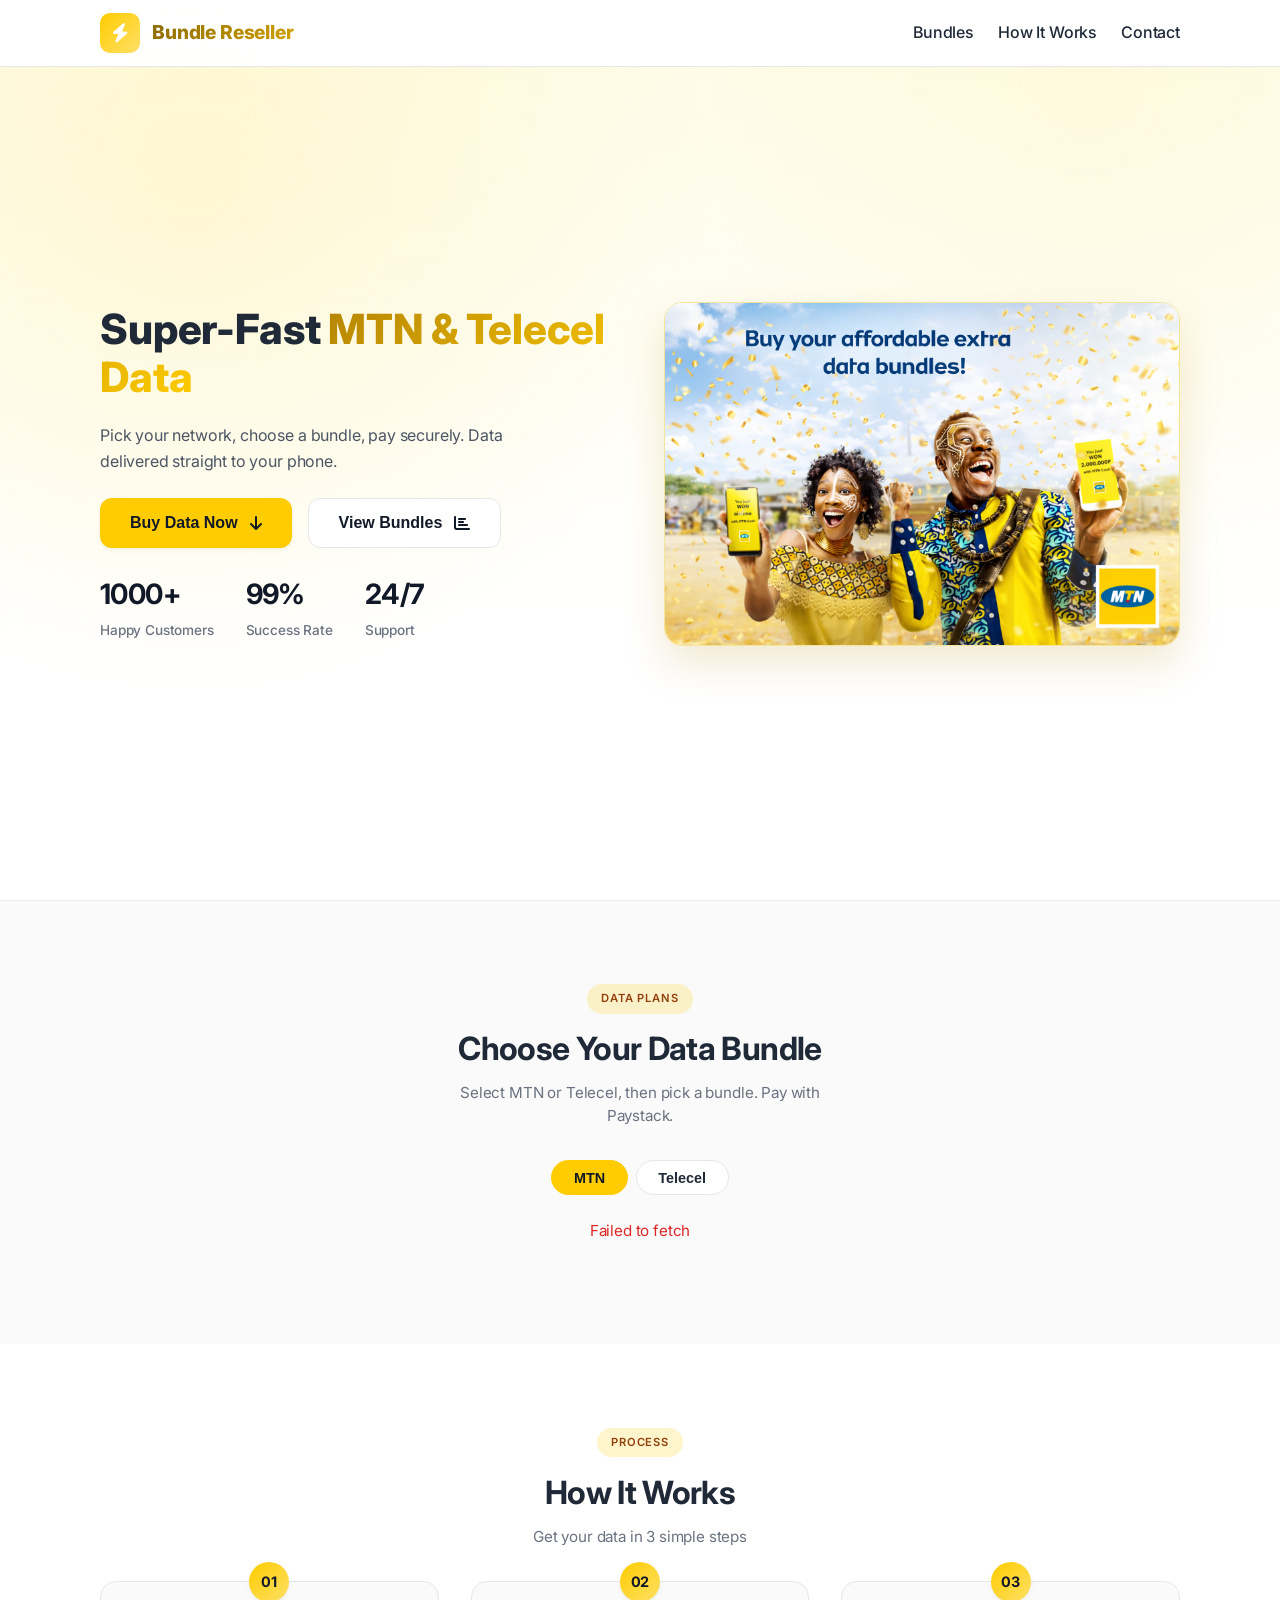
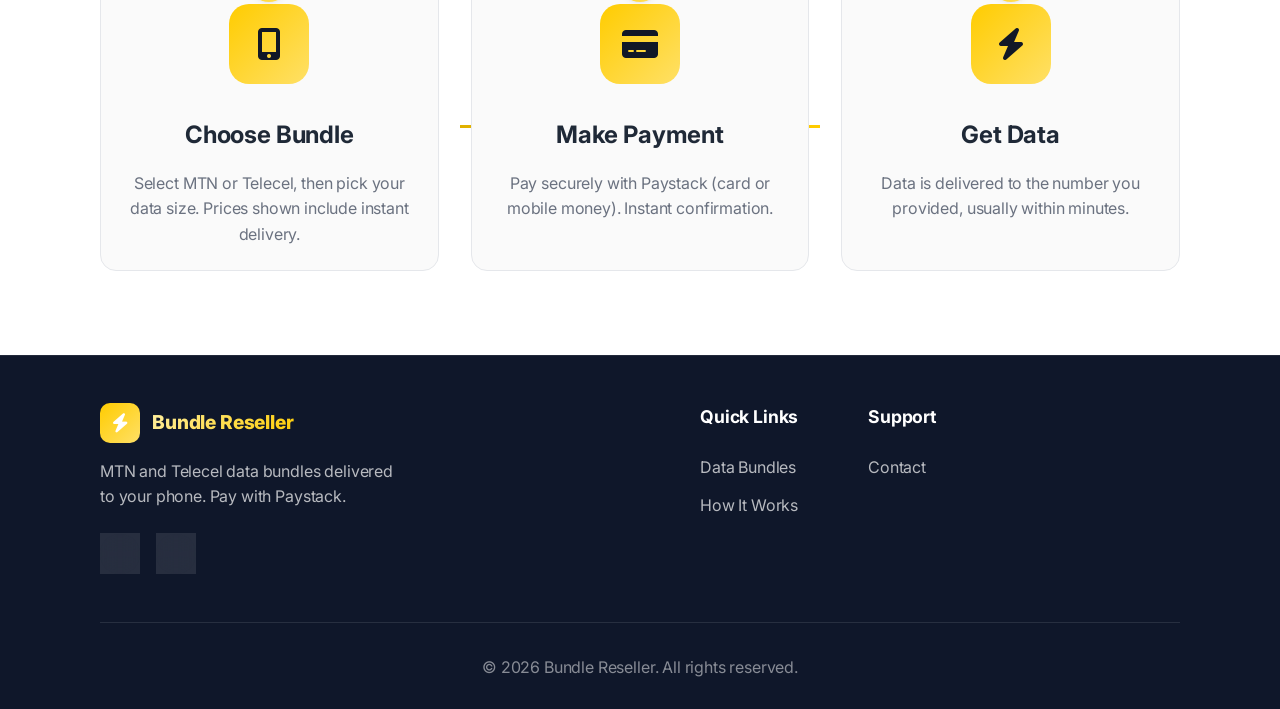
==== docs/index.html @ b900897d "Build docs for GitHub Pages" ====
<!DOCTYPE html>
<html lang="en">
<head>
    <meta charset="UTF-8">
    <meta name="viewport" content="width=device-width, initial-scale=1.0, viewport-fit=cover">
    <meta name="theme-color" content="#0d9488">
    <meta name="apple-mobile-web-app-capable" content="yes">
    <meta name="apple-mobile-web-app-status-bar-style" content="default">
    <title>Bundle Reseller – MTN & Telecel Data</title>
    <link rel="stylesheet" href="style/style.css">
    <link href="https://cdnjs.cloudflare.com/ajax/libs/font-awesome/6.0.0/css/all.min.css" rel="stylesheet">
    <link href="https://fonts.googleapis.com/css2?family=Inter:wght@300;400;500;600;700;800;900&display=swap" rel="stylesheet">
</head>
<body>
    <!-- Step 1–2: Loading screen + hero image path -->
    <div id="loadingScreen" class="loading-screen">
        <div class="loading-container">
            <div class="loading-logo">
                <div class="logo-pulse"><i class="fas fa-bolt"></i></div>
            </div>
            <div class="loading-progress">
                <div class="progress-bar"><div class="progress-fill"></div></div>
            </div>
            <div class="loading-text">
                <h3>Bundle Reseller</h3>
                <p>Preparing your data experience...</p>
            </div>
        </div>
    </div>

    <!-- Step 3: Header -->
    <header class="header">
        <div class="container">
            <nav class="nav">
                <div class="logo">
                    <div class="logo-icon"><i class="fas fa-bolt"></i></div>
                    <h2>Bundle Reseller</h2>
                </div>
                <div class="nav-links">
                    <a href="#bundles" class="nav-link">Bundles</a>
                    <a href="#how-it-works" class="nav-link">How It Works</a>
                    <a href="#contact" class="nav-link">Contact</a>
                </div>
                <button type="button" class="mobile-menu" aria-label="Menu"><i class="fas fa-bars"></i></button>
            </nav>
        </div>
    </header>

    <!-- Step 4: Hero section (hero image: frontend/images/hero.png) -->
    <section class="hero">
        <div class="hero-background"></div>
        <div class="container">
            <div class="hero-content">
                <h1 class="hero-title">
                    Super-Fast
                    <span class="gradient-text">MTN & Telecel Data</span>
                </h1>
                <p class="hero-description">
                    Pick your network, choose a bundle, pay securely. Data delivered straight to your phone.
                </p>
                <div class="hero-actions">
                    <button type="button" class="cta-button primary" id="heroBuyBtn">
                        <span>Buy Data Now</span>
                        <i class="fas fa-arrow-down"></i>
                    </button>
                    <button type="button" class="cta-button secondary" id="heroViewBtn">
                        <span>View Bundles</span>
                        <i class="fas fa-chart-bar"></i>
                    </button>
                </div>
                <div class="hero-stats">
                    <div class="stat">
                        <div class="stat-number">1000+</div>
                        <div class="stat-label">Happy Customers</div>
                    </div>
                    <div class="stat">
                        <div class="stat-number">99%</div>
                        <div class="stat-label">Success Rate</div>
                    </div>
                    <div class="stat">
                        <div class="stat-number">24/7</div>
                        <div class="stat-label">Support</div>
                    </div>
                </div>
            </div>
            <div class="hero-visual">
                <div class="hero-image-wrap">
                    <img src="images/hero.png" alt="Data bundles" class="hero-image">
                </div>
            </div>
        </div>
    </section>

    <!-- Steps 5–6: Bundles section + network tabs + skeleton -->
    <section id="bundles" class="bundles-section">
        <div class="container">
            <div class="section-header">
                <div class="section-badge">Data Plans</div>
                <h2 class="section-title">Choose Your Data Bundle</h2>
                <p class="section-subtitle">Select MTN or Telecel, then pick a bundle. Pay with Paystack.</p>
            </div>
            <div class="network-tabs" role="tablist" aria-label="Network">
                <button type="button" class="network-tab active" data-network="MTN" role="tab" aria-selected="true">MTN</button>
                <button type="button" class="network-tab" data-network="Telecel" role="tab" aria-selected="false">Telecel</button>
            </div>
            <p id="bundleLoading" class="loading-inline" aria-live="polite">Loading bundles…</p>
            <p id="bundleError" class="error-inline" hidden></p>
            <div class="bundles-grid" id="bundlesGrid">
                <div class="bundle-skeleton" aria-hidden="true">
                    <div class="skeleton-image"></div>
                    <div class="skeleton-text"></div>
                    <div class="skeleton-price"></div>
                    <div class="skeleton-button"></div>
                </div>
                <div class="bundle-skeleton" aria-hidden="true">
                    <div class="skeleton-image"></div>
                    <div class="skeleton-text"></div>
                    <div class="skeleton-price"></div>
                    <div class="skeleton-button"></div>
                </div>
                <div class="bundle-skeleton" aria-hidden="true">
                    <div class="skeleton-image"></div>
                    <div class="skeleton-text"></div>
                    <div class="skeleton-price"></div>
                    <div class="skeleton-button"></div>
                </div>
            </div>
        </div>
    </section>

    <!-- Step 7: How It Works -->
    <section id="how-it-works" class="how-it-works">
        <div class="container">
            <div class="section-header">
                <div class="section-badge">Process</div>
                <h2 class="section-title">How It Works</h2>
                <p class="section-subtitle">Get your data in 3 simple steps</p>
            </div>
            <div class="steps">
                <div class="step">
                    <div class="step-number">01</div>
                    <div class="step-icon"><i class="fas fa-mobile-alt"></i></div>
                    <h3>Choose Bundle</h3>
                    <p>Select MTN or Telecel, then pick your data size. Prices shown include instant delivery.</p>
                </div>
                <div class="step-connector"></div>
                <div class="step">
                    <div class="step-number">02</div>
                    <div class="step-icon"><i class="fas fa-credit-card"></i></div>
                    <h3>Make Payment</h3>
                    <p>Pay securely with Paystack (card or mobile money). Instant confirmation.</p>
                </div>
                <div class="step-connector"></div>
                <div class="step">
                    <div class="step-number">03</div>
                    <div class="step-icon"><i class="fas fa-bolt"></i></div>
                    <h3>Get Data</h3>
                    <p>Data is delivered to the number you provided, usually within minutes.</p>
                </div>
            </div>
        </div>
    </section>

    <!-- Step 8: Order modal -->
    <div id="orderModal" class="modal" role="dialog" aria-labelledby="orderModalTitle" aria-modal="true" hidden>
        <div class="modal-backdrop" id="orderModalBackdrop"></div>
        <div class="modal-content">
            <div class="modal-header">
                <h2 id="orderModalTitle">Complete your order</h2>
                <button type="button" class="close" id="orderModalClose" aria-label="Close">&times;</button>
            </div>
            <form id="orderForm" class="modal-form">
                <div class="form-group">
                    <label for="recipientPhone">Phone to receive bundle</label>
                    <input type="tel" id="recipientPhone" required placeholder="e.g. 0241234567" autocomplete="tel">
                    <i class="fas fa-sim-card form-icon"></i>
                </div>
                <div class="form-group">
                    <label for="payerPhone">Phone for payment reference <span class="optional">(optional)</span></label>
                    <input type="tel" id="payerPhone" placeholder="e.g. 0551234567" autocomplete="tel">
                    <i class="fas fa-mobile-alt form-icon"></i>
                    <div class="checkbox-group">
                        <input type="checkbox" id="sameAsRecipient">
                        <label for="sameAsRecipient" class="checkbox-label">Same as above</label>
                    </div>
                </div>
                <div class="form-group">
                    <label for="customerEmail">Email</label>
                    <input type="email" id="customerEmail" required placeholder="you@example.com" autocomplete="email">
                    <i class="fas fa-envelope form-icon"></i>
                </div>
                <div class="bundle-summary">
                    <h4>Order Summary</h4>
                    <div id="bundleSummary" class="summary-content"></div>
                </div>
                <p id="orderFormError" class="error-inline" hidden></p>
                <button type="submit" class="submit-btn" id="orderSubmitBtn">
                    <i class="fas fa-credit-card"></i>
                    <span>Proceed to Pay</span>
                </button>
            </form>
        </div>
    </div>

    <!-- Step 9: Processing modal -->
    <div id="processingModal" class="modal" role="dialog" aria-live="polite" hidden>
        <div class="modal-backdrop"></div>
        <div class="modal-content processing-content">
            <div class="processing-animation"><div class="spinner"></div></div>
            <h3>Processing Payment...</h3>
            <p>Please wait while we initialize your payment</p>
        </div>
    </div>

    <!-- Step 10: Success / order status modal -->
    <div id="statusModal" class="modal" role="dialog" aria-labelledby="statusModalTitle" aria-modal="true" hidden>
        <div class="modal-backdrop" id="statusModalBackdrop"></div>
        <div class="modal-content success-content">
            <div class="success-animation">
                <div class="success-circle"><i class="fas fa-check"></i></div>
                <div class="success-rings">
                    <div class="ring ring-1"></div>
                    <div class="ring ring-2"></div>
                    <div class="ring ring-3"></div>
                </div>
            </div>
            <h2 id="statusModalTitle">Order Status</h2>
            <div id="statusContent" class="order-receipt"></div>
            <button type="button" id="statusModalClose" class="success-btn">Done</button>
        </div>
    </div>

    <!-- Step 11: Footer -->
    <footer class="footer" id="contact">
        <div class="container">
            <div class="footer-content">
                <div class="footer-brand">
                    <div class="logo">
                        <div class="logo-icon"><i class="fas fa-bolt"></i></div>
                        <h2>Bundle Reseller</h2>
                    </div>
                    <p>MTN and Telecel data bundles delivered to your phone. Pay with Paystack.</p>
                    <div class="social-links">
                        <a href="#" class="social-link" aria-label="WhatsApp"><i class="fab fa-whatsapp"></i></a>
                        <a href="#" class="social-link" aria-label="Telegram"><i class="fab fa-telegram"></i></a>
                    </div>
                </div>
                <div class="footer-links">
                    <div class="footer-column">
                        <h4>Quick Links</h4>
                        <a href="#bundles">Data Bundles</a>
                        <a href="#how-it-works">How It Works</a>
                    </div>
                    <div class="footer-column">
                        <h4>Support</h4>
                        <a href="#">Contact</a>
                    </div>
                </div>
            </div>
            <div class="footer-bottom">
                <p>&copy; <span id="footerYear"></span> Bundle Reseller. All rights reserved.</p>
            </div>
        </div>
    </footer>

    <script src="https://js.paystack.co/v2/inline.js"></script>
    <script type="module" src="js/main.js"></script>
</body>
</html>
---- docs/style/style.css ----
/* Reset and Base Styles */
* {
    margin: 0;
    padding: 0;
    box-sizing: border-box;
}

:root {
    --primary: #ffcc00;
    --primary-dark: #e0b100;
    --primary-light: #ffe066;
    --secondary: #10b981;
    --accent: #1f2937;
    --accent-dark: #111827;
    --text: #1f2937;
    --text-light: #6b7280;
    --text-lighter: #9ca3af;
    --background: #ffffff;
    --background-alt: #f8fafc;
    --background-dark: #0f172a;
    --border: #e5e7eb;
    --shadow: 0 1px 2px rgba(0, 0, 0, 0.04), 0 2px 6px rgba(0, 0, 0, 0.04);
    --shadow-lg: 0 4px 6px -1px rgba(0, 0, 0, 0.06), 0 10px 20px -4px rgba(0, 0, 0, 0.08);
    --shadow-xl: 0 20px 40px -8px rgba(0, 0, 0, 0.12);
    --radius: 12px;
    --radius-sm: 8px;
    --radius-lg: 16px;
    --radius-xl: 20px;
    --transition: all 0.2s cubic-bezier(0.4, 0, 0.2, 1);
    --transition-slow: all 0.4s cubic-bezier(0.4, 0, 0.2, 1);
    --space-section: 4rem;
    --focus-ring: 0 0 0 2px var(--background), 0 0 0 4px var(--primary);
}

html {
    scroll-behavior: smooth;
}

body {
    font-family: 'Inter', -apple-system, BlinkMacSystemFont, sans-serif;
    line-height: 1.6;
    letter-spacing: -0.01em;
    color: var(--text);
    background-color: var(--background);
    overflow-x: hidden;
    -webkit-font-smoothing: antialiased;
}

*:focus-visible {
    outline: 2px solid var(--primary);
    outline-offset: 2px;
}

.container {
    max-width: 1120px;
    margin: 0 auto;
    padding: 0 1.5rem;
}

/* Loading screen – minimal */
.loading-screen {
    position: fixed;
    top: 0;
    left: 0;
    width: 100%;
    height: 100%;
    background: #111827;
    display: flex;
    align-items: center;
    justify-content: center;
    z-index: 9999;
    transition: var(--transition-slow);
}

.loading-screen.fade-out {
    opacity: 0;
    visibility: hidden;
}

.loading-container {
    text-align: center;
    color: white;
}

.loading-logo {
    margin-bottom: 2rem;
}

.logo-pulse {
    width: 80px;
    height: 80px;
    background: rgba(255, 255, 255, 0.2);
    border-radius: 50%;
    display: flex;
    align-items: center;
    justify-content: center;
    margin: 0 auto;
    animation: pulse 2s infinite;
    backdrop-filter: blur(10px);
    border: 2px solid rgba(255, 255, 255, 0.3);
}

.logo-pulse i {
    font-size: 2rem;
    color: white;
}

@keyframes pulse {
    0% {
        transform: scale(1);
        box-shadow: 0 0 0 0 rgba(255, 255, 255, 0.4);
    }

    70% {
        transform: scale(1.05);
        box-shadow: 0 0 0 20px rgba(255, 255, 255, 0);
    }

    100% {
        transform: scale(1);
        box-shadow: 0 0 0 0 rgba(255, 255, 255, 0);
    }
}

.loading-progress {
    width: 200px;
    margin: 0 auto 2rem;
}

.progress-bar {
    width: 100%;
    height: 4px;
    background: rgba(255, 255, 255, 0.2);
    border-radius: 10px;
    overflow: hidden;
}

.progress-fill {
    height: 100%;
    background: white;
    border-radius: 10px;
    animation: loadingProgress 2s ease-in-out infinite;
    transform-origin: left;
}

@keyframes loadingProgress {
    0% {
        transform: scaleX(0);
    }

    50% {
        transform: scaleX(0.7);
    }

    100% {
        transform: scaleX(1);
    }
}

.loading-text h3 {
    font-size: 1.5rem;
    margin-bottom: 8px;
    font-weight: 700;
}

.loading-text p {
    opacity: 0.8;
    font-size: 0.9rem;
}

/* Header – clean, minimal */
.header {
    background: rgba(255, 255, 255, 0.98);
    backdrop-filter: blur(12px);
    border-bottom: 1px solid var(--border);
    position: fixed;
    width: 100%;
    top: 0;
    z-index: 1000;
    transition: var(--transition);
}

.header.scrolled {
    box-shadow: var(--shadow);
}

.nav {
    display: flex;
    justify-content: space-between;
    align-items: center;
    padding: 1rem 0;
}

.logo {
    display: flex;
    align-items: center;
    gap: 0.75rem;
    text-decoration: none;
}

.logo-icon {
    width: 40px;
    height: 40px;
    background: linear-gradient(135deg, var(--primary), var(--primary-light));
    border-radius: 10px;
    display: flex;
    align-items: center;
    justify-content: center;
    color: white;
    font-size: 1.2rem;
    transition: var(--transition);
}

.logo:hover .logo-icon {
    transform: rotate(15deg) scale(1.1);
}

.logo h2 {
    color: var(--text);
    font-weight: 800;
    font-size: 1.5rem;
    background: linear-gradient(135deg, #8a6a00, #d4a300);
    -webkit-background-clip: text;
    -webkit-text-fill-color: transparent;
    background-clip: text;
}

.nav-links {
    display: flex;
    gap: 2.5rem;
}

.nav-link {
    text-decoration: none;
    color: var(--text);
    font-weight: 500;
    transition: var(--transition);
    position: relative;
    padding: 0.5rem 0;
}

.nav-link:hover {
    color: var(--primary);
}

.nav-link::after {
    content: '';
    position: absolute;
    bottom: 0;
    left: 0;
    width: 0;
    height: 2px;
    background: linear-gradient(90deg, var(--primary), var(--primary-light));
    transition: var(--transition);
}

.nav-link:hover::after {
    width: 100%;
}

.mobile-menu {
    display: none;
    font-size: 1.5rem;
    cursor: pointer;
    color: var(--text);
    transition: var(--transition);
    border: none;
    background: none;
    padding: 0.5rem;
}

.mobile-menu:hover {
    color: var(--primary);
}

/* Hero – clean, calm */
.hero {
    background: linear-gradient(180deg, #fefce8 0%, #ffffff 70%);
    min-height: 100vh;
    display: flex;
    align-items: center;
    position: relative;
    overflow: hidden;
    margin-top: 0;
}

.hero-background {
    position: absolute;
    top: 0;
    left: 0;
    width: 100%;
    height: 100%;
    overflow: hidden;
    background:
        radial-gradient(circle at 15% 20%, rgba(255, 204, 0, 0.12) 0%, transparent 40%),
        radial-gradient(circle at 85% 10%, rgba(255, 224, 102, 0.1) 0%, transparent 35%);
}

.hero-shape {
    position: absolute;
    border-radius: 50%;
    background: rgba(255, 255, 255, 0.1);
    animation: float 6s ease-in-out infinite;
}

.hero-shape-1 {
    width: 300px;
    height: 300px;
    top: -150px;
    right: -150px;
    animation-delay: 0s;
}

.hero-shape-2 {
    width: 200px;
    height: 200px;
    bottom: 100px;
    left: -100px;
    animation-delay: 2s;
}

.hero-shape-3 {
    width: 150px;
    height: 150px;
    bottom: -75px;
    right: 20%;
    animation-delay: 4s;
}

.hero-shape-4 {
    width: 100px;
    height: 100px;
    top: 20%;
    left: 10%;
    animation-delay: 1s;
}

@keyframes float {

    0%,
    100% {
        transform: translateY(0) rotate(0deg);
    }

    50% {
        transform: translateY(-20px) rotate(10deg);
    }
}

.hero .container {
    display: grid;
    grid-template-columns: 1fr 1fr;
    gap: 4rem;
    align-items: center;
    position: relative;
    z-index: 1;
}

.hero-badge {
    display: inline-flex;
    align-items: center;
    gap: 0.5rem;
    background: #fff2b3;
    padding: 10px 20px;
    border-radius: 50px;
    color: #5c4500;
    font-size: 0.9rem;
    font-weight: 500;
    margin-bottom: 2rem;
    border: 1px solid #ffe066;
    animation: slideInDown 0.8s ease-out;
}

.hero-title {
    font-size: clamp(2rem, 5vw, 3.25rem);
    font-weight: 800;
    line-height: 1.15;
    color: #1f2937;
    margin-bottom: 1.25rem;
    animation: slideInLeft 0.8s ease-out;
}

.gradient-text {
    background: linear-gradient(135deg, #b58500, #ffcc00);
    -webkit-background-clip: text;
    -webkit-text-fill-color: transparent;
    background-clip: text;
    position: relative;
}

.hero-description {
    font-size: 1.1rem;
    color: #4b5563;
    margin-bottom: 2rem;
    line-height: 1.65;
    max-width: 28em;
    animation: slideInLeft 0.8s ease-out 0.2s both;
}

.hero-actions {
    display: flex;
    gap: 1rem;
    margin-bottom: 3rem;
    animation: slideInLeft 0.8s ease-out 0.4s both;
}

.cta-button {
    padding: 15px 30px;
    border: none;
    border-radius: var(--radius);
    font-weight: 600;
    font-size: 1rem;
    cursor: pointer;
    transition: var(--transition);
    display: inline-flex;
    align-items: center;
    gap: 0.75rem;
    text-decoration: none;
    position: relative;
    overflow: hidden;
}

.cta-button::before {
    content: '';
    position: absolute;
    top: 0;
    left: -100%;
    width: 100%;
    height: 100%;
    background: linear-gradient(90deg, transparent, rgba(255, 255, 255, 0.2), transparent);
    transition: var(--transition);
}

.cta-button:hover::before {
    left: 100%;
}

.cta-button.primary {
    background: var(--primary);
    color: #111827;
    box-shadow: var(--shadow);
}

.cta-button.primary:hover {
    transform: translateY(-1px);
    box-shadow: var(--shadow-lg);
    background: var(--primary-dark);
}

.cta-button.secondary {
    background: #ffffff;
    color: #111827;
    border: 1px solid var(--border);
}

.cta-button.secondary:hover {
    background: #fafafa;
    transform: translateY(-1px);
    border-color: #d1d5db;
}

.hero-stats {
    display: flex;
    gap: 2.5rem;
    animation: slideInUp 0.8s ease-out 0.6s both;
}

.stat {
    text-align: left;
}

.stat-number {
    font-size: 1.75rem;
    font-weight: 700;
    color: #111827;
    margin-bottom: 0.2rem;
    letter-spacing: -0.02em;
}

.stat-label {
    color: #6b7280;
    font-size: 0.85rem;
    font-weight: 500;
}

.hero-visual {
    display: flex;
    justify-content: center;
    align-items: center;
    animation: slideInRight 0.8s ease-out 0.4s both;
    order: -1;
}

.hero-image-wrap {
    width: 100%;
    max-width: 520px;
    border-radius: 18px;
    overflow: hidden;
    border: 1px solid #f3e59b;
    box-shadow: 0 18px 40px rgba(181, 133, 0, 0.18);
    background: #ffffff;
}

.hero-image {
    width: 100%;
    height: auto;
    display: block;
    object-fit: cover;
}

.floating-phone {
    animation: float 6s ease-in-out infinite;
}

.phone-mockup {
    width: 300px;
    height: 600px;
    background: linear-gradient(145deg, #1a1a1a, #2a2a2a);
    border-radius: 40px;
    padding: 15px;
    position: relative;
    box-shadow:
        0 20px 40px rgba(0, 0, 0, 0.3),
        inset 0 1px 0 rgba(255, 255, 255, 0.1);
    border: 8px solid #2a2a2a;
}

.phone-notch {
    position: absolute;
    top: 0;
    left: 50%;
    transform: translateX(-50%);
    width: 120px;
    height: 20px;
    background: #1a1a1a;
    border-radius: 0 0 10px 10px;
    z-index: 2;
}

.phone-screen {
    width: 100%;
    height: 100%;
    background: linear-gradient(135deg, #667eea, #764ba2);
    border-radius: 30px;
    overflow: hidden;
    display: flex;
    align-items: center;
    justify-content: center;
    position: relative;
}

.app-interface {
    text-align: center;
    color: white;
    padding: 2rem;
    width: 100%;
}

.app-header {
    display: flex;
    align-items: center;
    justify-content: space-between;
    margin-bottom: 3rem;
    font-weight: 600;
    padding: 0 1rem;
}

.app-data {
    background: rgba(255, 255, 255, 0.15);
    backdrop-filter: blur(20px);
    padding: 2.5rem 2rem;
    border-radius: 20px;
    border: 1px solid rgba(255, 255, 255, 0.2);
    box-shadow: 0 8px 32px rgba(0, 0, 0, 0.1);
}

.data-amount {
    font-size: 3rem;
    font-weight: 800;
    margin-bottom: 0.5rem;
    background: linear-gradient(135deg, #fff, #f0f0f0);
    -webkit-background-clip: text;
    -webkit-text-fill-color: transparent;
    background-clip: text;
}

.data-duration {
    font-size: 1rem;
    opacity: 0.9;
    margin-bottom: 1rem;
}

.data-price {
    font-size: 1.5rem;
    font-weight: 700;
    margin-bottom: 1.5rem;
    opacity: 0.9;
}

.data-badge {
    display: inline-flex;
    align-items: center;
    gap: 0.5rem;
    background: rgba(16, 185, 129, 0.2);
    padding: 8px 16px;
    border-radius: 20px;
    font-size: 0.9rem;
    font-weight: 600;
    border: 1px solid rgba(16, 185, 129, 0.3);
}

/* Section headers – clean, consistent */
.section-header {
    text-align: center;
    margin-bottom: 2.5rem;
}

.section-badge {
    display: inline-block;
    background: rgba(255, 204, 0, 0.2);
    color: #92400e;
    padding: 0.35rem 0.85rem;
    border-radius: 50px;
    font-size: 0.7rem;
    font-weight: 600;
    margin-bottom: 0.6rem;
    text-transform: uppercase;
    letter-spacing: 0.08em;
}

.section-title {
    font-size: clamp(1.5rem, 3vw, 1.85rem);
    font-weight: 700;
    margin-bottom: 0.5rem;
    color: var(--text);
    letter-spacing: -0.02em;
}

.section-subtitle {
    font-size: 0.95rem;
    color: var(--text-light);
    max-width: 420px;
    margin: 0 auto;
    line-height: 1.5;
}

/* Network tabs – simple pills */
.network-tabs {
    display: flex;
    gap: 0.5rem;
    justify-content: center;
    margin-bottom: 1.5rem;
    flex-wrap: wrap;
}
.network-tab {
    padding: 0.55rem 1.35rem;
    border-radius: 50px;
    border: 1px solid var(--border);
    background: var(--background);
    cursor: pointer;
    font-weight: 600;
    font-size: 0.9rem;
    color: var(--text);
    transition: var(--transition);
}
.network-tab:hover {
    border-color: var(--primary);
    color: var(--primary);
    background: rgba(255, 204, 0, 0.06);
}
.network-tab.active {
    background: var(--primary);
    border-color: var(--primary);
    color: #111827;
}
.network-tab:focus-visible {
    outline-offset: 2px;
}
.loading-inline,
.error-inline {
    text-align: center;
    margin: 0.5rem 0 1rem;
    font-size: 0.95rem;
}
.loading-inline { color: var(--text-light); }
.error-inline { color: #dc2626; }
.error-inline[hidden] { display: none !important; }
.form-group .optional { font-weight: 400; color: var(--text-light); }

/* Bundles section – calm background */
.bundles-section {
    padding: var(--space-section, 4rem) 0;
    background: #fafafa;
    position: relative;
}

.bundles-section::before {
    content: '';
    position: absolute;
    top: 0;
    left: 0;
    right: 0;
    height: 1px;
    background: var(--border);
    opacity: 0.6;
}

.bundles-grid {
    display: grid;
    grid-template-columns: repeat(auto-fit, minmax(260px, 1fr));
    gap: 1.25rem;
    max-width: 1000px;
    margin: 0 auto;
    align-items: stretch;
    justify-items: stretch;
}

/* Base card: MTN yellow. Telecel overrides below. */
.bundle-card {
    background: #ffcc00;
    border-radius: var(--radius);
    padding: 1rem 1rem 0;
    text-align: left;
    box-shadow: var(--shadow);
    transition: box-shadow 0.2s ease, transform 0.2s ease;
    border: 1px solid rgba(224, 177, 0, 0.5);
    position: relative;
    overflow: hidden;
    cursor: pointer;
    display: flex;
    flex-direction: column;
    min-height: 220px;
    width: 100%;
    max-width: 100%;
    box-sizing: border-box;
}

.bundle-card::before {
    display: none;
}

.bundle-card:hover {
    box-shadow: var(--shadow-lg);
    transform: translateY(-2px);
}
.bundle-card:focus-visible {
    outline-offset: 3px;
}

/* Telecel: deep blue to dark red gradient, light text, straight strip */
.bundle-card--telecel {
    background: linear-gradient(145deg, #0f172a 0%, #1e293b 35%, #3b1e2e 70%, #5c1a1a 100%);
    border-color: rgba(255, 255, 255, 0.12);
    box-shadow: 0 6px 14px rgba(15, 23, 42, 0.25);
}
.bundle-card--telecel:hover {
    border-color: rgba(255, 255, 255, 0.2);
    box-shadow: 0 10px 24px rgba(15, 23, 42, 0.35);
}
.bundle-card--telecel .bundle-network-pill {
    border-color: rgba(255, 255, 255, 0.5);
    color: #f1f5f9;
    background: rgba(255, 255, 255, 0.1);
}
.bundle-card--telecel .bundle-more-icon {
    background: rgba(255, 255, 255, 0.12);
    color: #f1f5f9;
}
.bundle-card--telecel .bundle-size {
    color: #f8fafc;
}
.bundle-card--telecel .bundle-name {
    color: rgba(248, 250, 252, 0.85);
}
.bundle-card--telecel .bundle-price {
    color: #f8fafc;
}
.bundle-card--telecel .bundle-non-expiry {
    color: rgba(248, 250, 252, 0.8);
}
.bundle-card--telecel .bundle-card-strip {
    background: linear-gradient(90deg, #0f172a, #5c1a1a);
    height: 6px;
    flex-shrink: 0;
}

.bundle-card-top {
    display: flex;
    justify-content: space-between;
    align-items: center;
    margin-bottom: 0.85rem;
}

.bundle-network-pill {
    display: inline-flex;
    align-items: center;
    justify-content: center;
    min-width: 48px;
    height: 26px;
    padding: 0 10px;
    border-radius: 999px;
    border: 2px solid #111827;
    color: #111827;
    background: rgba(255, 255, 255, 0.2);
    font-size: 0.68rem;
    font-weight: 700;
    letter-spacing: 0.2px;
}

.bundle-more-icon {
    width: 30px;
    height: 30px;
    border-radius: 50%;
    background: rgba(17, 24, 39, 0.08);
    color: #111827;
    display: flex;
    align-items: center;
    justify-content: center;
    font-size: 0.82rem;
}

.bundle-size {
    font-size: clamp(1.65rem, 5.8vw, 2.35rem);
    font-weight: 700;
    color: #111827;
    line-height: 1;
    margin-bottom: 0.3rem;
    position: relative;
    letter-spacing: -0.2px;
}

.bundle-name {
    color: rgba(17, 24, 39, 0.78);
    margin-bottom: 0.75rem;
    font-size: clamp(0.88rem, 2.3vw, 1.05rem);
    font-weight: 500;
    min-height: 1.5em;
    line-height: 1.2;
}

.bundle-card-bottom {
    display: flex;
    align-items: baseline;
    justify-content: space-between;
    gap: 0.6rem;
    margin-top: auto;
    margin-bottom: 0.65rem;
}

.bundle-price {
    font-size: clamp(1.35rem, 4.8vw, 2rem);
    font-weight: 700;
    color: #111827;
    margin-bottom: 0;
    position: relative;
    line-height: 1;
    white-space: nowrap;
}

.bundle-price::before {
    content: '';
}

.bundle-non-expiry {
    color: rgba(17, 24, 39, 0.8);
    font-size: clamp(0.78rem, 2.1vw, 0.95rem);
    font-weight: 500;
    margin-bottom: 0;
    white-space: nowrap;
    text-align: right;
}

.buy-btn {
    background: linear-gradient(135deg, var(--primary), var(--primary-dark));
    color: #111827;
    border: none;
    padding: 10px 20px;
    border-radius: var(--radius);
    cursor: pointer;
    transition: var(--transition);
    width: 100%;
    font-size: 0.95rem;
    font-weight: 600;
    display: flex;
    align-items: center;
    justify-content: center;
    gap: 0.5rem;
    position: relative;
    overflow: hidden;
}

.buy-btn::before {
    content: '';
    position: absolute;
    top: 0;
    left: -100%;
    width: 100%;
    height: 100%;
    background: linear-gradient(90deg, transparent, rgba(255, 255, 255, 0.2), transparent);
    transition: var(--transition);
}

.buy-btn:hover::before {
    left: 100%;
}

.buy-btn:hover {
    box-shadow: var(--shadow-lg);
}

/* Straight bottom strip: full width, aligned to card radius */
.bundle-card-strip {
    height: 5px;
    min-height: 5px;
    flex-shrink: 0;
    background: #111827;
    border-radius: 0 0 var(--radius) var(--radius);
    margin: 0.7rem -1rem 0 -1rem;
    margin-top: auto;
    width: calc(100% + 2rem);
    box-sizing: content-box;
}

/* Enhanced Skeleton Loading */
.bundle-skeleton {
    background: var(--background);
    border-radius: var(--radius-xl);
    padding: 2.5rem 2rem;
    text-align: center;
    border: 1px solid var(--border);
    position: relative;
    overflow: hidden;
}

.bundle-skeleton::before {
    content: '';
    position: absolute;
    top: 0;
    left: -100%;
    width: 100%;
    height: 100%;
    background: linear-gradient(90deg, transparent, rgba(99, 102, 241, 0.05), transparent);
    animation: loadingShine 2s infinite;
}

@keyframes loadingShine {
    0% {
        left: -100%;
    }

    100% {
        left: 100%;
    }
}

.skeleton-image {
    height: 60px;
    background: linear-gradient(90deg, #f0f0f0 25%, #e0e0e0 50%, #f0f0f0 75%);
    border-radius: var(--radius);
    margin-bottom: 1rem;
    animation: loading 1.5s infinite;
}

.skeleton-text {
    height: 20px;
    background: linear-gradient(90deg, #f0f0f0 25%, #e0e0e0 50%, #f0f0f0 75%);
    border-radius: 4px;
    margin-bottom: 1rem;
    animation: loading 1.5s infinite;
}

.skeleton-price {
    height: 30px;
    background: linear-gradient(90deg, #f0f0f0 25%, #e0e0e0 50%, #f0f0f0 75%);
    border-radius: 4px;
    margin-bottom: 1.5rem;
    animation: loading 1.5s infinite;
}

.skeleton-button {
    height: 50px;
    background: linear-gradient(90deg, #f0f0f0 25%, #e0e0e0 50%, #f0f0f0 75%);
    border-radius: var(--radius);
    animation: loading 1.5s infinite;
}

@keyframes loading {
    0% {
        background-position: -200px 0;
    }

    100% {
        background-position: calc(200px + 100%) 0;
    }
}

/* How it works – simple steps */
.how-it-works {
    padding: var(--space-section, 4rem) 0;
    background: #ffffff;
    position: relative;
}

.steps {
    display: grid;
    grid-template-columns: repeat(3, 1fr);
    gap: 2rem;
    position: relative;
}

.step {
    text-align: center;
    padding: 2rem 1.5rem;
    background: #fafafa;
    border-radius: var(--radius-lg);
    transition: box-shadow 0.2s ease;
    position: relative;
    z-index: 1;
    border: 1px solid var(--border);
}

.step:hover {
    box-shadow: var(--shadow);
}

.step-number {
    position: absolute;
    top: -20px;
    left: 50%;
    transform: translateX(-50%);
    width: 40px;
    height: 40px;
    background: linear-gradient(135deg, var(--primary), var(--primary-light));
    color: #111827;
    border-radius: 50%;
    display: flex;
    align-items: center;
    justify-content: center;
    font-weight: 700;
    font-size: 0.9rem;
    box-shadow: var(--shadow);
}

.step-icon {
    width: 80px;
    height: 80px;
    background: linear-gradient(135deg, var(--primary), var(--primary-light));
    border-radius: 20px;
    display: flex;
    align-items: center;
    justify-content: center;
    margin: 0 auto 2rem;
    color: #111827;
    font-size: 2rem;
    transition: var(--transition);
}

.step:hover .step-icon {
    transform: none;
}

.step h3 {
    margin-bottom: 1rem;
    color: var(--text);
    font-size: 1.5rem;
    font-weight: 700;
}

.step p {
    color: var(--text-light);
    line-height: 1.6;
}

.step-connector {
    position: absolute;
    top: 50%;
    left: 33.33%;
    width: 33.33%;
    height: 2px;
    background: linear-gradient(90deg, var(--primary-dark), var(--primary));
    transform: translateY(-50%);
    z-index: 0;
}

.step-connector::before {
    content: '';
    position: absolute;
    top: 50%;
    left: 0;
    width: 100%;
    height: 2px;
    background: linear-gradient(90deg, var(--primary-dark), var(--primary));
    animation: connectorFlow 3s ease-in-out infinite;
}

@keyframes connectorFlow {

    0%,
    100% {
        transform: scaleX(0);
        transform-origin: left;
    }

    50% {
        transform: scaleX(1);
        transform-origin: left;
    }

    51% {
        transform-origin: right;
    }
}

/* Enhanced Modals (frontend: use hidden attribute to show/hide) */
.modal {
    display: none;
    position: fixed;
    top: 0;
    left: 0;
    width: 100%;
    height: 100%;
    z-index: 2000;
}
.modal[hidden] {
    display: none !important;
}
.modal:not([hidden]) {
    display: flex;
    align-items: center;
    justify-content: center;
}

.modal-backdrop {
    position: absolute;
    top: 0;
    left: 0;
    width: 100%;
    height: 100%;
    background: rgba(0, 0, 0, 0.5);
    backdrop-filter: blur(8px);
    animation: fadeIn 0.25s ease-out;
}

@keyframes fadeIn {
    from {
        opacity: 0;
    }

    to {
        opacity: 1;
    }
}

.modal-content {
    position: absolute;
    top: 50%;
    left: 50%;
    transform: translate(-50%, -50%);
    background: var(--background);
    padding: 0;
    border-radius: var(--radius-lg);
    width: 90%;
    max-width: 400px;
    max-height: 90vh;
    overflow-y: auto;
    box-shadow: var(--shadow-xl);
    animation: modalSlideIn 0.25s cubic-bezier(0.4, 0, 0.2, 1);
    border: 1px solid var(--border);
}

@keyframes modalSlideIn {
    from {
        opacity: 0;
        transform: translate(-50%, -50%) scale(0.95);
    }

    to {
        opacity: 1;
        transform: translate(-50%, -50%) scale(1);
    }
}

.modal-header {
    padding: 1.1rem 1.25rem;
    border-bottom: 1px solid var(--border);
    display: flex;
    justify-content: space-between;
    align-items: center;
    background: var(--background-alt);
    position: sticky;
    top: 0;
    z-index: 10;
}

.modal-header h2 {
    font-size: 1.1rem;
    font-weight: 700;
    color: var(--text);
}

.close {
    font-size: 1.4rem;
    cursor: pointer;
    color: var(--text-light);
    transition: var(--transition);
    width: 36px;
    height: 36px;
    display: flex;
    align-items: center;
    justify-content: center;
    border-radius: 50%;
    border: none;
    background: none;
}

.close:hover {
    color: var(--text);
    background: var(--background-alt);
}

/* Forms – clean inputs */
.modal-form {
    padding: 1.25rem 1.25rem 1.5rem;
}

.form-group {
    margin-bottom: 1.1rem;
    position: relative;
}

.form-group label {
    display: block;
    margin-bottom: 0.3rem;
    font-weight: 500;
    font-size: 0.85rem;
    color: var(--text);
}

.form-group input {
    width: 100%;
    padding: 0.65rem 2.5rem 0.65rem 0.75rem;
    border: 1px solid var(--border);
    border-radius: var(--radius-sm);
    font-size: max(0.95rem, 16px); /* 16px+ prevents iOS zoom on focus */
    transition: border-color 0.2s, box-shadow 0.2s;
    background: var(--background);
    font-family: inherit;
}

.form-group input:focus {
    outline: none;
    border-color: var(--primary);
    box-shadow: 0 0 0 3px rgba(255, 204, 0, 0.15);
}

.form-icon {
    position: absolute;
    right: 0.75rem;
    top: 2.1rem;
    font-size: 0.85rem;
    color: var(--text-lighter);
    pointer-events: none;
}

.form-group input:focus ~ .form-icon {
    color: var(--primary);
}

/* Checkbox Group Styles */
.checkbox-group {
    display: flex;
    align-items: center;
    gap: 0.5rem;
    margin-top: 0.5rem;
}

.checkbox-group input[type="checkbox"] {
    width: 16px;
    height: 16px;
    accent-color: var(--primary);
    cursor: pointer;
}

.checkbox-group .checkbox-label {
    font-size: 0.8rem;
    color: var(--text-light);
    cursor: pointer;
    margin: 0;
    font-weight: 400;
}

/* Processing Modal */
.processing-content {
    text-align: center;
    padding: 2rem 1.5rem;
}

.processing-animation {
    margin-bottom: 1rem;
}

.processing-content .spinner {
    width: 45px;
    height: 45px;
    border: 3px solid var(--border);
    border-top: 3px solid var(--primary);
    border-radius: 50%;
    animation: spin 1s linear infinite;
    margin: 0 auto;
}

@keyframes spin {
    0% { transform: rotate(0deg); }
    100% { transform: rotate(360deg); }
}

.processing-content h3 {
    color: var(--text);
    margin-bottom: 0.5rem;
}

.processing-content p {
    color: var(--text-light);
}

/* Order receipt – minimal */
.order-receipt {
    background: var(--background-alt);
    border-radius: var(--radius-sm);
    padding: 1rem;
    margin: 1rem 0;
    text-align: left;
    border: 1px solid var(--border);
}

.order-receipt p {
    margin: 0.35rem 0;
    font-size: 0.9rem;
}

.order-receipt strong {
    color: var(--text);
}

.bundle-summary {
    background: var(--background-alt);
    padding: 0.85rem 1rem;
    border-radius: var(--radius-sm);
    margin-bottom: 1.1rem;
    border: 1px solid var(--border);
}

.bundle-summary h4 {
    margin-bottom: 0.4rem;
    font-size: 0.8rem;
    color: var(--text-light);
    font-weight: 600;
    text-transform: uppercase;
    letter-spacing: 0.05em;
}

.summary-content {
    color: var(--text);
    line-height: 1.55;
    font-size: 0.9rem;
}

.submit-btn,
.payment-btn,
.success-btn {
    background: var(--primary);
    color: #111827;
    border: none;
    padding: 0.85rem 1.25rem;
    border-radius: var(--radius-sm);
    cursor: pointer;
    font-size: 1rem;
    font-weight: 600;
    width: 100%;
    transition: var(--transition);
    display: flex;
    align-items: center;
    justify-content: center;
    gap: 0.5rem;
    position: relative;
    overflow: hidden;
}

.submit-btn::before,
.payment-btn::before,
.success-btn::before {
    content: '';
    position: absolute;
    top: 0;
    left: -100%;
    width: 100%;
    height: 100%;
    background: linear-gradient(90deg, transparent, rgba(255, 255, 255, 0.2), transparent);
    transition: var(--transition);
}

.submit-btn:hover::before,
.payment-btn:hover::before,
.success-btn:hover::before {
    left: 100%;
}

.submit-btn:hover,
.payment-btn:hover,
.success-btn:hover {
    transform: translateY(-2px);
    box-shadow: var(--shadow-lg);
}

/* Enhanced Payment Methods */
.payment-details {
    padding: 2rem;
}

.payment-summary {
    background: var(--background-alt);
    padding: 1.5rem;
    border-radius: var(--radius);
    margin-bottom: 2rem;
    color: var(--text-light);
    line-height: 1.6;
    border: 1px solid var(--border);
}

.payment-methods h4 {
    margin-bottom: 1rem;
    color: var(--text);
    font-weight: 700;
}

.payment-option {
    display: flex;
    align-items: center;
    gap: 1rem;
    padding: 1.5rem;
    border: 2px solid var(--border);
    border-radius: var(--radius);
    margin-bottom: 1rem;
    cursor: pointer;
    transition: var(--transition);
    background: var(--background);
    position: relative;
    overflow: hidden;
}

.payment-option::before {
    content: '';
    position: absolute;
    top: 0;
    left: -100%;
    width: 100%;
    height: 100%;
    background: linear-gradient(90deg, transparent, rgba(99, 102, 241, 0.05), transparent);
    transition: var(--transition);
}

.payment-option:hover::before {
    left: 100%;
}

.payment-option.active {
    border-color: var(--primary);
    background: var(--background-alt);
    transform: translateY(-2px);
    box-shadow: var(--shadow);
}

.payment-icon {
    width: 50px;
    height: 50px;
    background: linear-gradient(135deg, var(--primary), var(--primary-light));
    border-radius: 12px;
    display: flex;
    align-items: center;
    justify-content: center;
    color: white;
    font-size: 1.25rem;
    transition: var(--transition);
}

.payment-option.active .payment-icon {
    transform: scale(1.1);
}

.payment-info {
    flex: 1;
}

.payment-name {
    display: block;
    font-weight: 600;
    color: var(--text);
    margin-bottom: 0.25rem;
}

.payment-desc {
    display: block;
    font-size: 0.9rem;
    color: var(--text-light);
}

.payment-check {
    color: var(--primary);
    font-size: 1.25rem;
    opacity: 0;
    transition: var(--transition);
    transform: scale(0);
}

.payment-option.active .payment-check {
    opacity: 1;
    transform: scale(1);
}

/* Enhanced Success Modal */
.success-content {
    text-align: center;
    padding: 3rem 2rem;
}

.success-animation {
    position: relative;
    margin-bottom: 2rem;
}

.success-circle {
    width: 80px;
    height: 80px;
    background: linear-gradient(135deg, var(--secondary), #059669);
    border-radius: 50%;
    display: flex;
    align-items: center;
    justify-content: center;
    color: white;
    font-size: 2rem;
    margin: 0 auto;
    position: relative;
    z-index: 2;
    animation: successScale 0.6s cubic-bezier(0.4, 0, 0.2, 1);
}

@keyframes successScale {
    0% {
        transform: scale(0);
    }

    50% {
        transform: scale(1.2);
    }

    100% {
        transform: scale(1);
    }
}

.success-rings {
    position: absolute;
    top: 50%;
    left: 50%;
    transform: translate(-50%, -50%);
    width: 100px;
    height: 100px;
}

.ring {
    position: absolute;
    top: 50%;
    left: 50%;
    transform: translate(-50%, -50%);
    border: 2px solid var(--secondary);
    border-radius: 50%;
    animation: ripple 1.5s ease-out infinite;
}

.ring-1 {
    width: 60px;
    height: 60px;
    animation-delay: 0s;
}

.ring-2 {
    width: 80px;
    height: 80px;
    animation-delay: 0.5s;
}

.ring-3 {
    width: 100px;
    height: 100px;
    animation-delay: 1s;
}

@keyframes ripple {
    0% {
        width: 60px;
        height: 60px;
        opacity: 1;
    }

    100% {
        width: 120px;
        height: 120px;
        opacity: 0;
    }
}

.success-content h2 {
    color: var(--text);
    margin-bottom: 0.75rem;
    font-weight: 700;
    font-size: 1.35rem;
}

.success-content p {
    color: var(--text-light);
    margin-bottom: 0.75rem;
    line-height: 1.55;
    font-size: 0.95rem;
}

/* Enhanced Footer */
.footer {
    background: #0f172a;
    color: white;
    padding: 3rem 0 1.75rem;
    position: relative;
}

.footer::before {
    content: '';
    position: absolute;
    top: 0;
    left: 0;
    right: 0;
    height: 1px;
    background: rgba(255, 255, 255, 0.08);
}

.footer-content {
    display: grid;
    grid-template-columns: 1fr 2fr;
    gap: 4rem;
    margin-bottom: 3rem;
}

.footer-brand .logo {
    margin-bottom: 1rem;
}

.footer-brand .logo h2 {
    color: white;
    background: linear-gradient(135deg, #fff0a3, #ffcc00);
    -webkit-background-clip: text;
    -webkit-text-fill-color: transparent;
    background-clip: text;
}

.footer-brand p {
    color: rgba(255, 255, 255, 0.7);
    line-height: 1.6;
    max-width: 300px;
    margin-bottom: 1.5rem;
}

.social-links {
    display: flex;
    gap: 1rem;
}

.social-link {
    width: 40px;
    height: 40px;
    background: rgba(255, 255, 255, 0.1);
    border-radius: 50%;
    display: flex;
    align-items: center;
    justify-content: center;
    color: white;
    text-decoration: none;
    transition: var(--transition);
    backdrop-filter: blur(10px);
    border: 1px solid rgba(255, 255, 255, 0.1);
}

.social-link:hover {
    background: var(--primary);
    color: #111827;
    transform: translateY(-2px);
    box-shadow: var(--shadow);
}

.footer-links {
    display: grid;
    grid-template-columns: repeat(3, 1fr);
    gap: 2rem;
}

.footer-column h4 {
    color: white;
    margin-bottom: 1.5rem;
    font-weight: 700;
    font-size: 1.1rem;
}

.footer-column a {
    display: block;
    color: rgba(255, 255, 255, 0.7);
    text-decoration: none;
    margin-bottom: 0.75rem;
    transition: var(--transition);
    position: relative;
    padding-left: 0;
}

.footer-column a::before {
    content: '';
    position: absolute;
    left: 0;
    top: 50%;
    width: 0;
    height: 1px;
    background: var(--primary);
    transition: var(--transition);
}

.footer-column a:hover {
    color: white;
    padding-left: 1rem;
}

.footer-column a:hover::before {
    width: 0.5rem;
}

.footer-bottom {
    border-top: 1px solid rgba(255, 255, 255, 0.1);
    padding-top: 2rem;
    text-align: center;
    color: rgba(255, 255, 255, 0.5);
}

/* Animation Keyframes */
@keyframes slideInDown {
    from {
        opacity: 0;
        transform: translateY(-30px);
    }

    to {
        opacity: 1;
        transform: translateY(0);
    }
}

@keyframes slideInUp {
    from {
        opacity: 0;
        transform: translateY(30px);
    }

    to {
        opacity: 1;
        transform: translateY(0);
    }
}

@keyframes slideInLeft {
    from {
        opacity: 0;
        transform: translateX(-30px);
    }

    to {
        opacity: 1;
        transform: translateX(0);
    }
}

@keyframes slideInRight {
    from {
        opacity: 0;
        transform: translateX(30px);
    }

    to {
        opacity: 1;
        transform: translateX(0);
    }
}

/* Enhanced Responsive Design */
@media (max-width: 1024px) {
    .hero .container {
        grid-template-columns: 1fr;
        text-align: center;
        gap: 3rem;
    }

    .hero-stats {
        justify-content: center;
    }

    .hero-actions {
        justify-content: center;
    }

    .steps {
        grid-template-columns: 1fr;
        gap: 4rem;
    }

    .step-connector {
        display: none;
    }

    .footer-content {
        grid-template-columns: 1fr;
        gap: 3rem;
    }

    .footer-links {
        grid-template-columns: repeat(2, 1fr);
    }
}

@media (max-width: 768px) {
    .hero-title {
        font-size: 2.5rem;
    }

    .section-title {
        font-size: 2rem;
    }

    .nav-links {
        display: none;
    }

    .mobile-menu {
        display: block;
    }

    .hero-actions {
        flex-direction: column;
        align-items: center;
    }

    .cta-button {
        width: 100%;
        max-width: 300px;
        justify-content: center;
    }

    .hero-stats {
        flex-direction: column;
        gap: 2rem;
    }

    .footer-links {
        grid-template-columns: 1fr;
        gap: 2rem;
    }

    .bundles-grid {
        grid-template-columns: 1fr;
    }

    .modal-content {
        width: 95%;
        max-width: 380px;
    }

    .bundles-grid {
        grid-template-columns: repeat(auto-fit, minmax(200px, 1fr));
        gap: 1rem;
    }

    .phone-mockup {
        width: 250px;
        height: 500px;
    }
}

@media (max-width: 480px) {
    .hero-title {
        font-size: 2rem;
    }

    .section-title {
        font-size: 1.5rem;
    }

    .modal-content {
        width: 95%;
        max-width: 340px;
        max-height: 85vh;
    }

    .modal-header {
        padding: 0.85rem 1rem;
    }
    
    .modal-form {
        padding: 1rem;
    }

    .form-group {
        margin-bottom: 0.85rem;
    }

    .form-group input {
        padding: 9px 35px 9px 10px;
        font-size: 0.85rem;
    }

    .bundle-summary {
        padding: 0.75rem;
    }

    .hero-badge {
        font-size: 0.8rem;
        padding: 8px 16px;
    }

    .step {
        padding: 2rem 1.5rem;
    }

    .bundle-card {
        padding: 1rem 0.9rem;
    }

    .bundle-size {
        font-size: 1.35rem;
    }

    .bundle-price {
        font-size: 1.15rem;
    }
}

/* Mobile-first responsiveness enhancements */
.container {
    padding: 0 14px;
}

.nav {
    padding: 0.75rem 0;
}

.logo h2 {
    font-size: 1.2rem;
}

.nav-links {
    display: none;
    position: absolute;
    top: 100%;
    left: 14px;
    right: 14px;
    flex-direction: column;
    gap: 0;
    background: #ffffff;
    border: 1px solid var(--border);
    border-radius: 12px;
    box-shadow: var(--shadow-lg);
    padding: 0.5rem;
}

.nav-links .nav-link {
    padding: 0.85rem 0.75rem;
    border-radius: 8px;
}

.mobile-menu {
    display: block;
}

.hero {
    min-height: auto;
    padding: 96px 0 42px;
}

.hero .container {
    grid-template-columns: 1fr;
    gap: 1.75rem;
}

.hero-content {
    text-align: left;
    order: 1;
}

.hero-title {
    font-size: 2rem;
    line-height: 1.15;
}

.hero-description {
    font-size: 1rem;
    margin-bottom: 1.5rem;
}

.hero-actions {
    flex-direction: column;
    margin-bottom: 1.5rem;
}

.cta-button {
    width: 100%;
    justify-content: center;
}

.hero-stats {
    flex-direction: column;
    gap: 1rem;
}

.stat {
    text-align: left;
}

.section-header {
    margin-bottom: 2rem;
}

.bundles-section,
.how-it-works {
    padding: 48px 0;
}

.section-title {
    font-size: 1.55rem;
}

.section-subtitle {
    font-size: 0.95rem;
    margin-bottom: 1.5rem;
}

.bundles-grid {
    grid-template-columns: 1fr;
    gap: 0.9rem;
}

.bundle-card {
    padding: 0.95rem 0.85rem;
}

.steps {
    grid-template-columns: 1fr;
    gap: 1rem;
}

.step {
    padding: 1.4rem 1rem;
}

.footer {
    padding: 3rem 0 1.75rem;
}

.footer-content,
.footer-links {
    grid-template-columns: 1fr;
    gap: 1.5rem;
}

.modal-content {
    width: calc(100% - 20px);
    max-width: 360px;
    max-height: 88vh;
}

@media (min-width: 768px) {
    .container {
        padding: 0 20px;
    }

    .nav-links {
        display: flex;
        position: static;
        flex-direction: row;
        border: none;
        box-shadow: none;
        background: transparent;
        padding: 0;
        left: auto;
        right: auto;
        gap: 1.5rem;
    }

    .nav-links .nav-link {
        padding: 0.5rem 0;
        border-radius: 0;
    }

    .mobile-menu {
        display: none;
    }

    .hero {
        min-height: 100vh;
        padding: 120px 0 72px;
    }

    .hero-visual {
        order: 0;
    }

    .hero-content {
        order: 0;
    }

    .hero-title {
        font-size: 2.6rem;
    }

    .hero-actions {
        flex-direction: row;
    }

    .cta-button {
        width: auto;
    }

    .hero-stats {
        flex-direction: row;
        gap: 2rem;
    }

    .section-title {
        font-size: 2rem;
    }

    .bundles-grid {
        grid-template-columns: repeat(2, minmax(0, 1fr));
        gap: 1.1rem;
    }

    .bundles-section,
    .how-it-works {
        padding: 64px 0;
    }

    .footer-links {
        grid-template-columns: repeat(2, minmax(0, 1fr));
    }

    .modal-content {
        max-width: 420px;
    }
}

@media (min-width: 1024px) {
    .hero .container {
        grid-template-columns: 1fr 1fr;
        gap: 3rem;
    }

    .hero-content {
        text-align: left;
    }

    .bundles-grid {
        grid-template-columns: repeat(3, minmax(0, 1fr));
        gap: 1.25rem;
    }

    .bundles-section,
    .how-it-works {
        padding: 84px 0;
    }

    .steps {
        grid-template-columns: repeat(3, minmax(0, 1fr));
        gap: 2rem;
    }

    .footer-content {
        grid-template-columns: 1.2fr 1fr;
    }

    .footer-links {
        grid-template-columns: repeat(3, minmax(0, 1fr));
    }
}

/* Utility Classes */
.text-center {
    text-align: center;
}

.mb-1 {
    margin-bottom: 1rem;
}

.mb-2 {
    margin-bottom: 2rem;
}

.mb-3 {
    margin-bottom: 3rem;
}

.mt-1 {
    margin-top: 1rem;
}

.mt-2 {
    margin-top: 2rem;
}

.mt-3 {
    margin-top: 3rem;
}

/* Scrollbar Styling */
::-webkit-scrollbar {
    width: 8px;
}

::-webkit-scrollbar-track {
    background: var(--background-alt);
}

::-webkit-scrollbar-thumb {
    background: var(--primary);
    border-radius: 4px;
}

::-webkit-scrollbar-thumb:hover {
    background: var(--primary-dark);
}
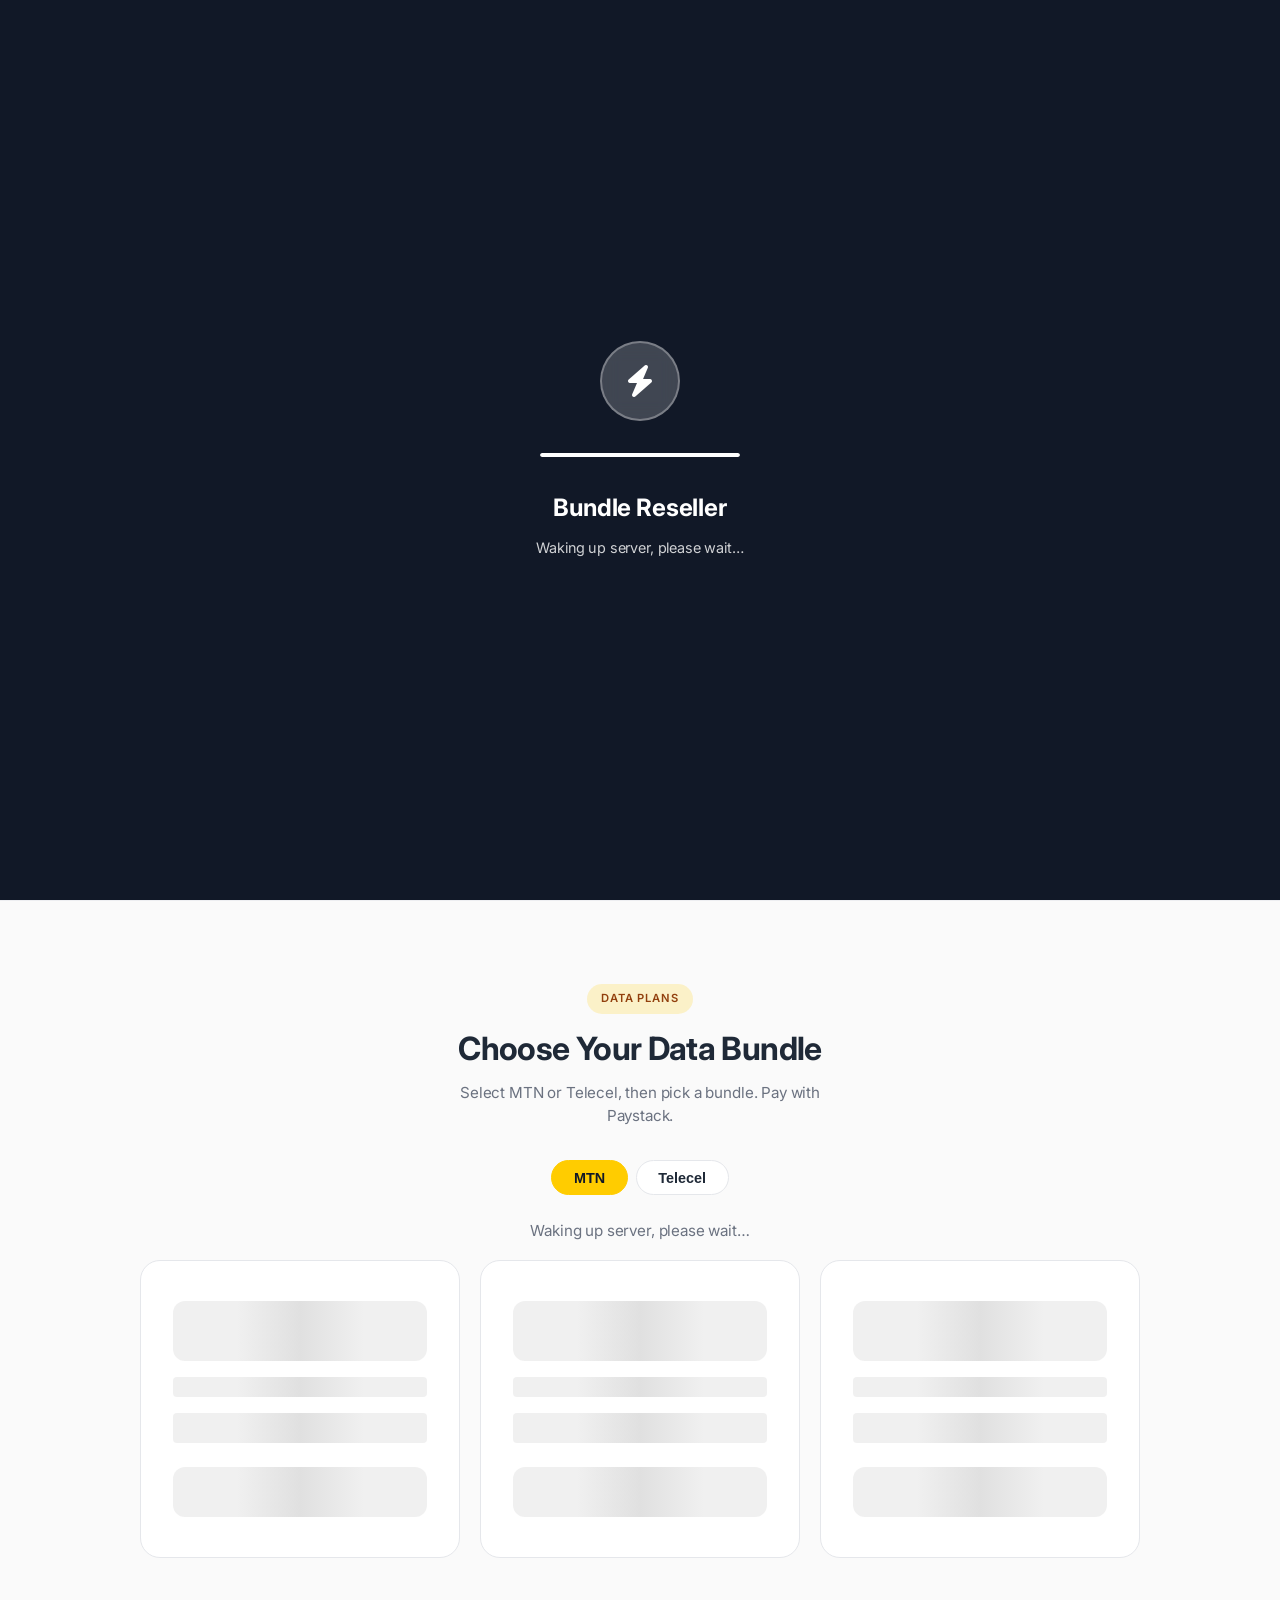
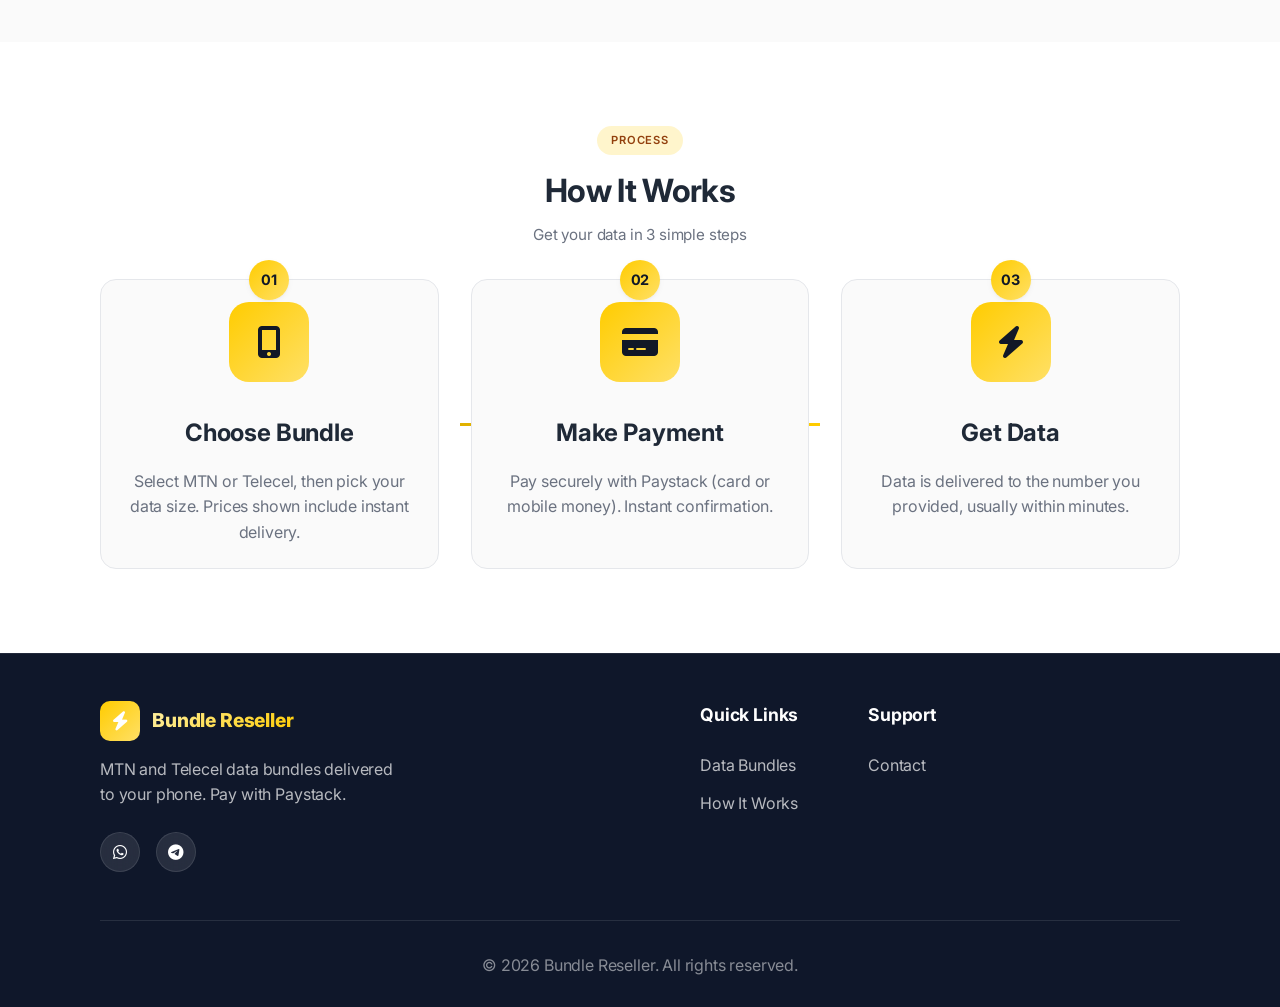
==== commit 82f4a0b3: "Implement retry logic for API calls and update loading message handling in the frontend. The loading" ====
--- a/docs/index.html
+++ b/docs/index.html
@@ -23,7 +23,7 @@
             </div>
             <div class="loading-text">
                 <h3>Bundle Reseller</h3>
-                <p>Preparing your data experience...</p>
+                <p id="loadingScreenMessage">Preparing your data experience...</p>
             </div>
         </div>
     </div>
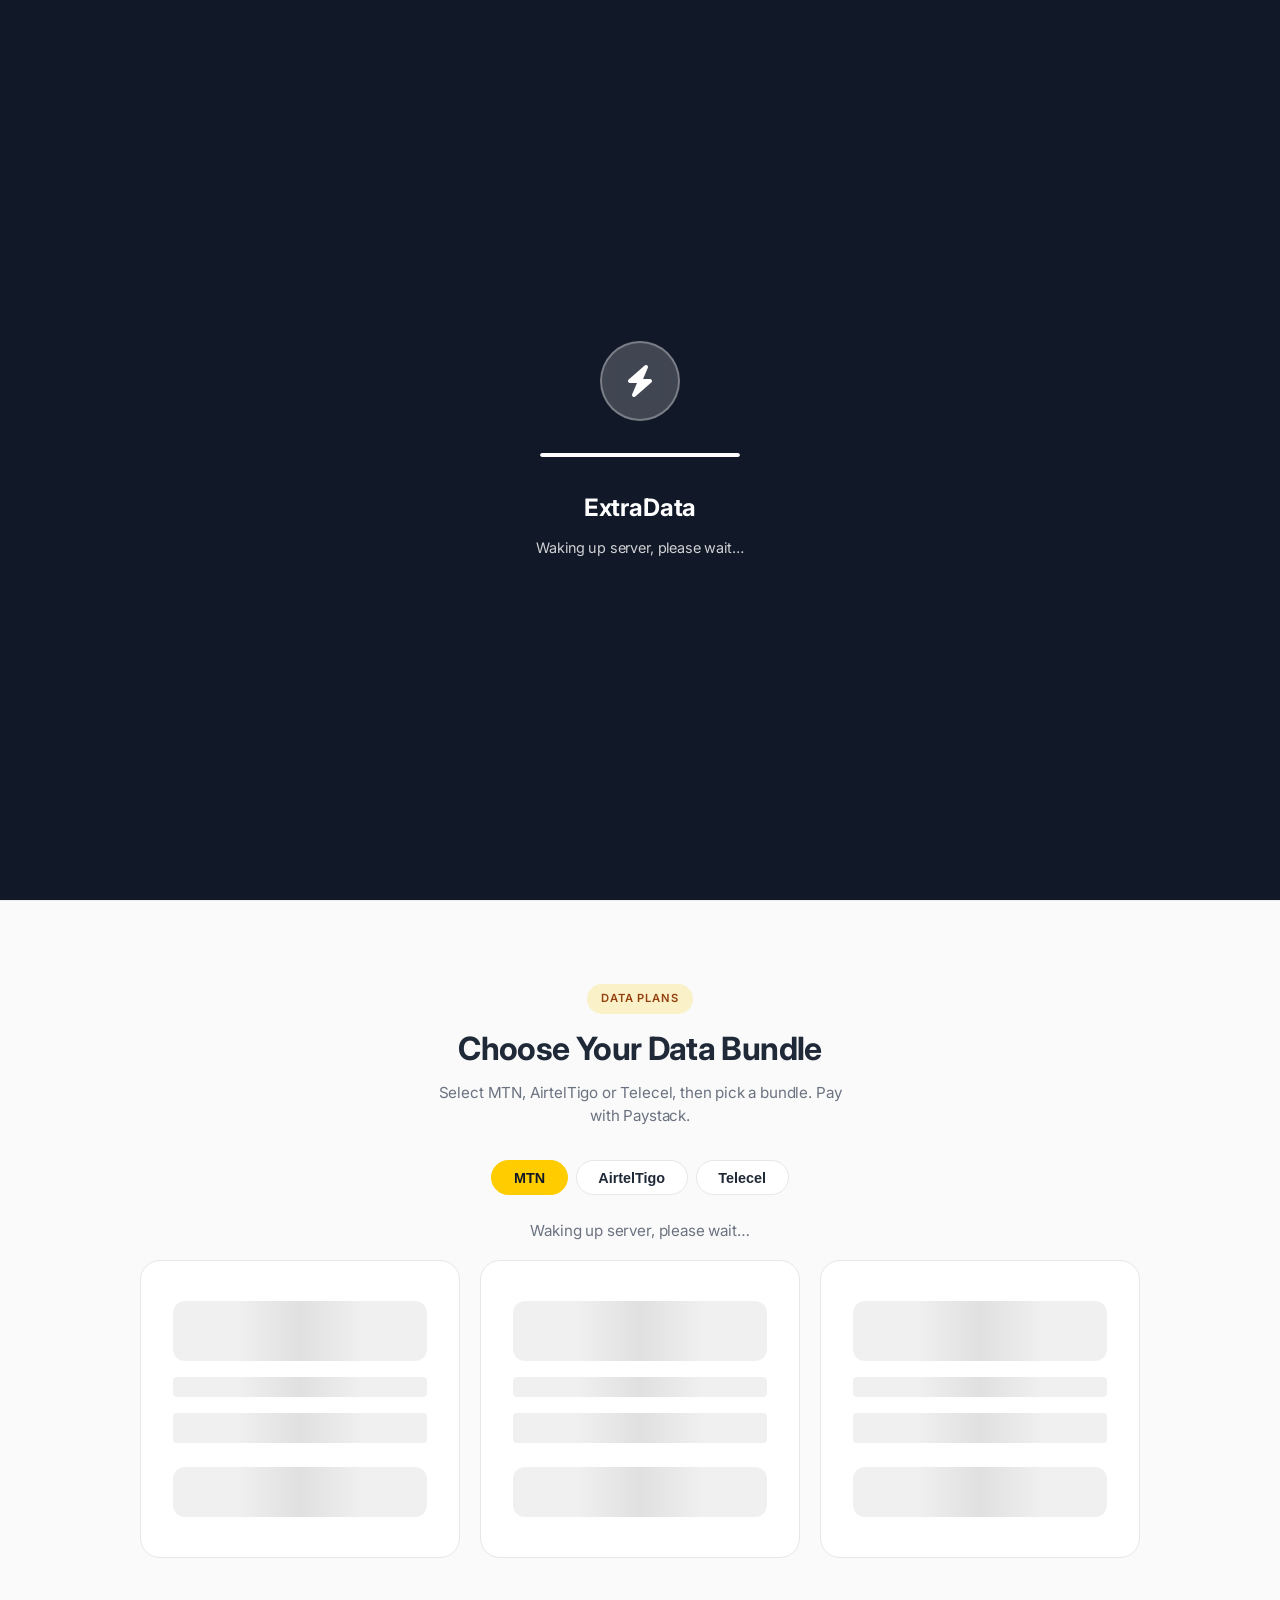
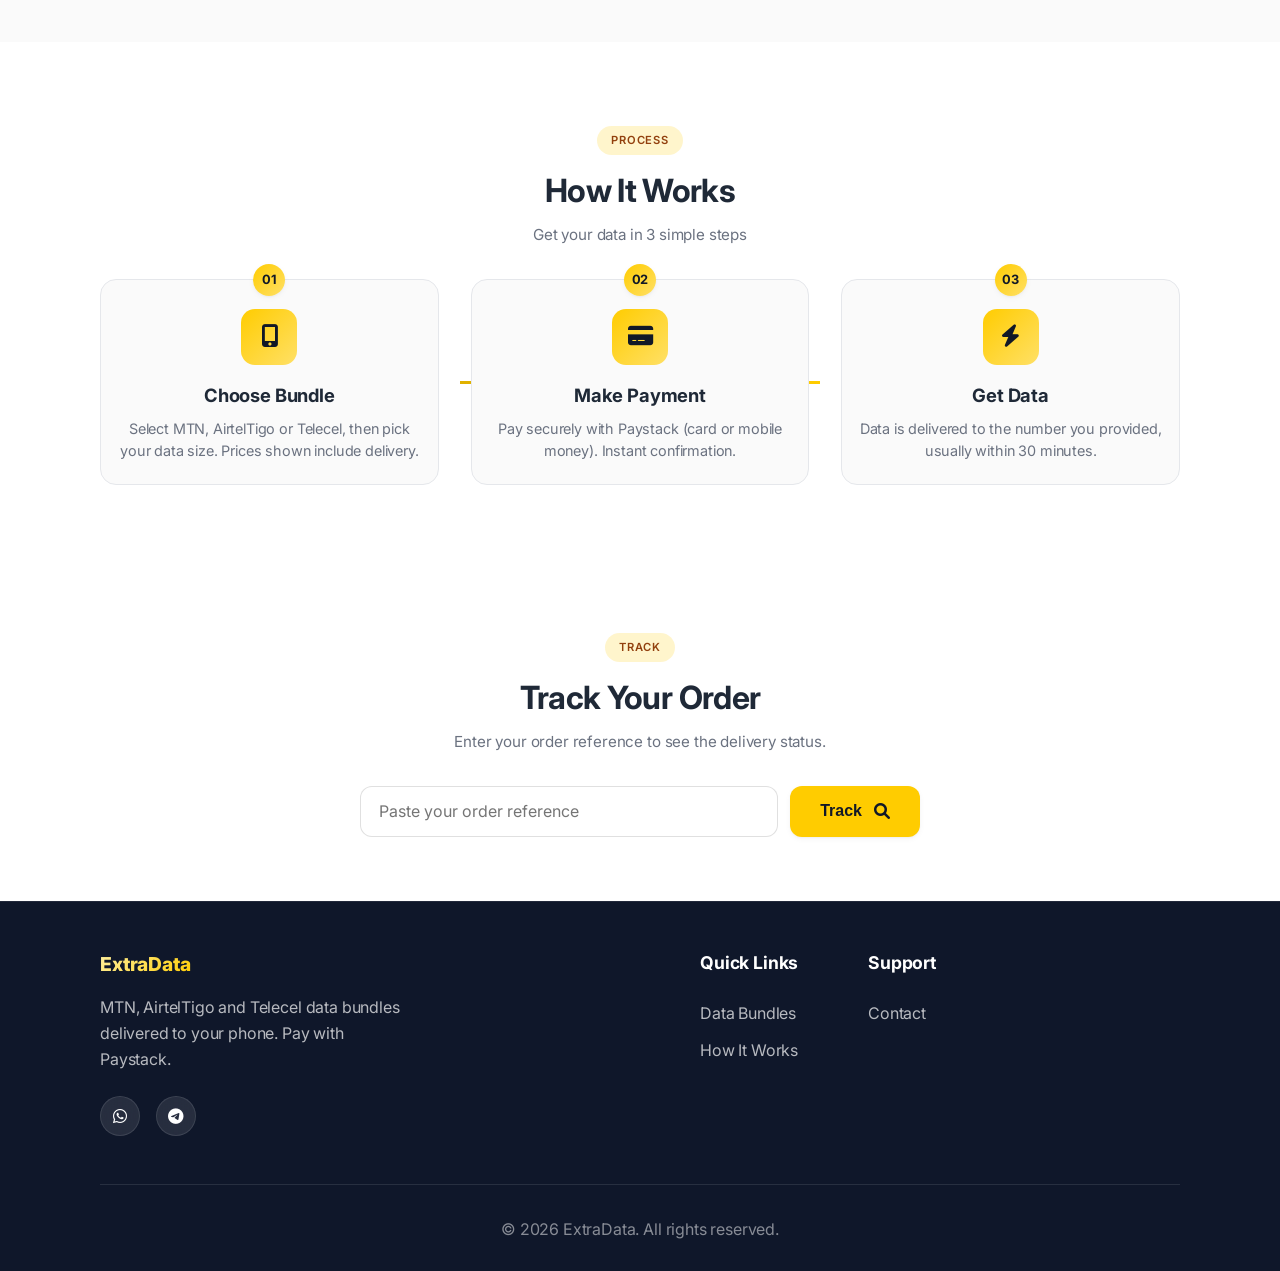
==== commit 09d91984: "Add scripts for database migrations and bundle repricing - Created `add_bundle_provider_plan_id.py` " ====
--- a/docs/index.html
+++ b/docs/index.html
@@ -6,7 +6,7 @@
     <meta name="theme-color" content="#0d9488">
     <meta name="apple-mobile-web-app-capable" content="yes">
     <meta name="apple-mobile-web-app-status-bar-style" content="default">
-    <title>Bundle Reseller – MTN & Telecel Data</title>
+    <title>ExtraData – MTN, AirtelTigo & Telecel Data</title>
     <link rel="stylesheet" href="style/style.css">
     <link href="https://cdnjs.cloudflare.com/ajax/libs/font-awesome/6.0.0/css/all.min.css" rel="stylesheet">
     <link href="https://fonts.googleapis.com/css2?family=Inter:wght@300;400;500;600;700;800;900&display=swap" rel="stylesheet">
@@ -22,7 +22,7 @@
                 <div class="progress-bar"><div class="progress-fill"></div></div>
             </div>
             <div class="loading-text">
-                <h3>Bundle Reseller</h3>
+                <h3>ExtraData</h3>
                 <p id="loadingScreenMessage">Preparing your data experience...</p>
             </div>
         </div>
@@ -33,11 +33,11 @@
         <div class="container">
             <nav class="nav">
                 <div class="logo">
-                    <div class="logo-icon"><i class="fas fa-bolt"></i></div>
-                    <h2>Bundle Reseller</h2>
+                    <h2>ExtraData</h2>
                 </div>
                 <div class="nav-links">
                     <a href="#bundles" class="nav-link">Bundles</a>
+                    <a href="#track" class="nav-link">Track Order</a>
                     <a href="#how-it-works" class="nav-link">How It Works</a>
                     <a href="#contact" class="nav-link">Contact</a>
                 </div>
@@ -53,7 +53,7 @@
             <div class="hero-content">
                 <h1 class="hero-title">
                     Super-Fast
-                    <span class="gradient-text">MTN & Telecel Data</span>
+                    <span class="gradient-text">MTN, AirtelTigo & Telecel Data</span>
                 </h1>
                 <p class="hero-description">
                     Pick your network, choose a bundle, pay securely. Data delivered straight to your phone.
@@ -97,10 +97,11 @@
             <div class="section-header">
                 <div class="section-badge">Data Plans</div>
                 <h2 class="section-title">Choose Your Data Bundle</h2>
-                <p class="section-subtitle">Select MTN or Telecel, then pick a bundle. Pay with Paystack.</p>
+                <p class="section-subtitle">Select MTN, AirtelTigo or Telecel, then pick a bundle. Pay with Paystack.</p>
             </div>
             <div class="network-tabs" role="tablist" aria-label="Network">
                 <button type="button" class="network-tab active" data-network="MTN" role="tab" aria-selected="true">MTN</button>
+                <button type="button" class="network-tab" data-network="AirtelTigo" role="tab" aria-selected="false">AirtelTigo</button>
                 <button type="button" class="network-tab" data-network="Telecel" role="tab" aria-selected="false">Telecel</button>
             </div>
             <p id="bundleLoading" class="loading-inline" aria-live="polite">Loading bundles…</p>
@@ -141,7 +142,7 @@
                     <div class="step-number">01</div>
                     <div class="step-icon"><i class="fas fa-mobile-alt"></i></div>
                     <h3>Choose Bundle</h3>
-                    <p>Select MTN or Telecel, then pick your data size. Prices shown include instant delivery.</p>
+                    <p>Select MTN, AirtelTigo or Telecel, then pick your data size. Prices shown include delivery.</p>
                 </div>
                 <div class="step-connector"></div>
                 <div class="step">
@@ -155,9 +156,25 @@
                     <div class="step-number">03</div>
                     <div class="step-icon"><i class="fas fa-bolt"></i></div>
                     <h3>Get Data</h3>
-                    <p>Data is delivered to the number you provided, usually within minutes.</p>
-                </div>
-            </div>
+                    <p>Data is delivered to the number you provided, usually within 30 minutes.</p>
+                </div>
+            </div>
+        </div>
+    </section>
+
+    <!-- Track Order section -->
+    <section id="track" class="track-section">
+        <div class="container">
+            <div class="section-header">
+                <div class="section-badge">Track</div>
+                <h2 class="section-title">Track Your Order</h2>
+                <p class="section-subtitle">Enter your order reference to see the delivery status.</p>
+            </div>
+            <form id="trackForm" class="track-form" autocomplete="off">
+                <input type="text" id="trackRef" placeholder="Paste your order reference" aria-label="Order reference">
+                <button type="submit" class="cta-button primary"><span>Track</span><i class="fas fa-search"></i></button>
+            </form>
+            <div id="trackResult" class="track-result" aria-live="polite" hidden></div>
         </div>
     </section>
 
@@ -236,10 +253,9 @@
             <div class="footer-content">
                 <div class="footer-brand">
                     <div class="logo">
-                        <div class="logo-icon"><i class="fas fa-bolt"></i></div>
-                        <h2>Bundle Reseller</h2>
-                    </div>
-                    <p>MTN and Telecel data bundles delivered to your phone. Pay with Paystack.</p>
+                        <h2>ExtraData</h2>
+                    </div>
+                    <p>MTN, AirtelTigo and Telecel data bundles delivered to your phone. Pay with Paystack.</p>
                     <div class="social-links">
                         <a href="#" class="social-link" aria-label="WhatsApp"><i class="fab fa-whatsapp"></i></a>
                         <a href="#" class="social-link" aria-label="Telegram"><i class="fab fa-telegram"></i></a>
@@ -258,7 +274,7 @@
                 </div>
             </div>
             <div class="footer-bottom">
-                <p>&copy; <span id="footerYear"></span> Bundle Reseller. All rights reserved.</p>
+                <p>&copy; <span id="footerYear"></span> ExtraData. All rights reserved.</p>
             </div>
         </div>
     </footer>
--- a/docs/style/style.css
+++ b/docs/style/style.css
@@ -707,8 +707,8 @@
 
 .bundles-grid {
     display: grid;
-    grid-template-columns: repeat(auto-fit, minmax(260px, 1fr));
-    gap: 1.25rem;
+    grid-template-columns: repeat(auto-fill, minmax(190px, 1fr));
+    gap: 1rem;
     max-width: 1000px;
     margin: 0 auto;
     align-items: stretch;
@@ -719,7 +719,7 @@
 .bundle-card {
     background: #ffcc00;
     border-radius: var(--radius);
-    padding: 1rem 1rem 0;
+    padding: 0.85rem 0.85rem 0;
     text-align: left;
     box-shadow: var(--shadow);
     transition: box-shadow 0.2s ease, transform 0.2s ease;
@@ -729,7 +729,7 @@
     cursor: pointer;
     display: flex;
     flex-direction: column;
-    min-height: 220px;
+    min-height: 168px;
     width: 100%;
     max-width: 100%;
     box-sizing: border-box;
@@ -784,11 +784,48 @@
     flex-shrink: 0;
 }
 
+/* AirtelTigo: blue to red gradient, light text */
+.bundle-card--airteltigo {
+    background: linear-gradient(145deg, #0a2a6b 0%, #103e9e 45%, #b3122b 100%);
+    border-color: rgba(255, 255, 255, 0.12);
+    box-shadow: 0 6px 14px rgba(16, 62, 158, 0.25);
+}
+.bundle-card--airteltigo:hover {
+    border-color: rgba(255, 255, 255, 0.2);
+    box-shadow: 0 10px 24px rgba(16, 62, 158, 0.35);
+}
+.bundle-card--airteltigo .bundle-network-pill {
+    border-color: rgba(255, 255, 255, 0.5);
+    color: #f1f5f9;
+    background: rgba(255, 255, 255, 0.1);
+}
+.bundle-card--airteltigo .bundle-more-icon {
+    background: rgba(255, 255, 255, 0.12);
+    color: #f1f5f9;
+}
+.bundle-card--airteltigo .bundle-size {
+    color: #f8fafc;
+}
+.bundle-card--airteltigo .bundle-name {
+    color: rgba(248, 250, 252, 0.85);
+}
+.bundle-card--airteltigo .bundle-price {
+    color: #f8fafc;
+}
+.bundle-card--airteltigo .bundle-non-expiry {
+    color: rgba(248, 250, 252, 0.8);
+}
+.bundle-card--airteltigo .bundle-card-strip {
+    background: linear-gradient(90deg, #103e9e, #b3122b);
+    height: 6px;
+    flex-shrink: 0;
+}
+
 .bundle-card-top {
     display: flex;
     justify-content: space-between;
     align-items: center;
-    margin-bottom: 0.85rem;
+    margin-bottom: 0.6rem;
 }
 
 .bundle-network-pill {
@@ -820,21 +857,21 @@
 }
 
 .bundle-size {
-    font-size: clamp(1.65rem, 5.8vw, 2.35rem);
+    font-size: clamp(1.4rem, 4.6vw, 1.9rem);
     font-weight: 700;
     color: #111827;
     line-height: 1;
-    margin-bottom: 0.3rem;
+    margin-bottom: 0.25rem;
     position: relative;
     letter-spacing: -0.2px;
 }
 
 .bundle-name {
     color: rgba(17, 24, 39, 0.78);
-    margin-bottom: 0.75rem;
-    font-size: clamp(0.88rem, 2.3vw, 1.05rem);
+    margin-bottom: 0.55rem;
+    font-size: clamp(0.82rem, 2vw, 0.95rem);
     font-weight: 500;
-    min-height: 1.5em;
+    min-height: 1.4em;
     line-height: 1.2;
 }
 
@@ -848,7 +885,7 @@
 }
 
 .bundle-price {
-    font-size: clamp(1.35rem, 4.8vw, 2rem);
+    font-size: clamp(1.2rem, 3.8vw, 1.6rem);
     font-weight: 700;
     color: #111827;
     margin-bottom: 0;
@@ -1004,13 +1041,13 @@
 .steps {
     display: grid;
     grid-template-columns: repeat(3, 1fr);
-    gap: 2rem;
+    gap: 1.25rem;
     position: relative;
 }
 
 .step {
     text-align: center;
-    padding: 2rem 1.5rem;
+    padding: 1.4rem 1.1rem;
     background: #fafafa;
     border-radius: var(--radius-lg);
     transition: box-shadow 0.2s ease;
@@ -1025,11 +1062,11 @@
 
 .step-number {
     position: absolute;
-    top: -20px;
+    top: -16px;
     left: 50%;
     transform: translateX(-50%);
-    width: 40px;
-    height: 40px;
+    width: 32px;
+    height: 32px;
     background: linear-gradient(135deg, var(--primary), var(--primary-light));
     color: #111827;
     border-radius: 50%;
@@ -1037,21 +1074,21 @@
     align-items: center;
     justify-content: center;
     font-weight: 700;
-    font-size: 0.9rem;
+    font-size: 0.8rem;
     box-shadow: var(--shadow);
 }
 
 .step-icon {
-    width: 80px;
-    height: 80px;
+    width: 56px;
+    height: 56px;
     background: linear-gradient(135deg, var(--primary), var(--primary-light));
-    border-radius: 20px;
+    border-radius: 14px;
     display: flex;
     align-items: center;
     justify-content: center;
-    margin: 0 auto 2rem;
+    margin: 0.4rem auto 1rem;
     color: #111827;
-    font-size: 2rem;
+    font-size: 1.4rem;
     transition: var(--transition);
 }
 
@@ -1060,15 +1097,16 @@
 }
 
 .step h3 {
-    margin-bottom: 1rem;
+    margin-bottom: 0.5rem;
     color: var(--text);
-    font-size: 1.5rem;
+    font-size: 1.15rem;
     font-weight: 700;
 }
 
 .step p {
     color: var(--text-light);
-    line-height: 1.6;
+    line-height: 1.5;
+    font-size: 0.9rem;
 }
 
 .step-connector {
@@ -2044,12 +2082,13 @@
 }
 
 .bundles-grid {
-    grid-template-columns: 1fr;
-    gap: 0.9rem;
+    grid-template-columns: repeat(2, minmax(0, 1fr));
+    gap: 0.75rem;
 }
 
 .bundle-card {
-    padding: 0.95rem 0.85rem;
+    padding: 0.75rem 0.7rem 0;
+    min-height: 150px;
 }
 
 .steps {
@@ -2236,4 +2275,114 @@
 
 ::-webkit-scrollbar-thumb:hover {
     background: var(--primary-dark);
-}+}
+/* ===== Track Order section ===== */
+.track-section {
+    padding: 4rem 0;
+}
+.track-form {
+    display: flex;
+    gap: 0.75rem;
+    max-width: 560px;
+    margin: 0 auto;
+    flex-wrap: wrap;
+}
+.track-form input {
+    flex: 1 1 240px;
+    padding: 0.9rem 1.1rem;
+    border: 1px solid rgba(0, 0, 0, 0.12);
+    border-radius: 12px;
+    font-size: 1rem;
+    font-family: inherit;
+}
+.track-form input:focus {
+    outline: none;
+    border-color: #0d9488;
+    box-shadow: 0 0 0 3px rgba(13, 148, 136, 0.15);
+}
+.track-form .cta-button {
+    flex: 0 0 auto;
+}
+.track-result {
+    max-width: 560px;
+    margin: 1.5rem auto 0;
+    background: #fff;
+    border: 1px solid rgba(0, 0, 0, 0.08);
+    border-radius: 16px;
+    padding: 1.5rem;
+    box-shadow: 0 10px 30px rgba(0, 0, 0, 0.06);
+}
+
+/* ===== Order status badge / meta (shared: tracker + success modal) ===== */
+.status-badge {
+    display: inline-flex;
+    align-items: center;
+    gap: 0.5rem;
+    padding: 0.45rem 0.9rem;
+    border-radius: 999px;
+    font-weight: 700;
+    font-size: 0.95rem;
+}
+.status-badge.status-ok { background: rgba(22, 163, 74, 0.12); color: #16a34a; }
+.status-badge.status-wait { background: rgba(217, 119, 6, 0.12); color: #b45309; }
+.status-badge.status-err { background: rgba(239, 68, 68, 0.12); color: #dc2626; }
+.status-note {
+    margin: 0.85rem 0 1rem;
+    color: var(--text-light, #475569);
+    line-height: 1.5;
+}
+.status-meta {
+    display: grid;
+    grid-template-columns: 1fr 1fr;
+    gap: 0.75rem;
+    border-top: 1px solid rgba(0, 0, 0, 0.08);
+    padding-top: 1rem;
+}
+.status-meta > div { display: flex; flex-direction: column; gap: 0.2rem; }
+.status-meta span { font-size: 0.78rem; text-transform: uppercase; letter-spacing: 0.03em; color: #94a3b8; }
+.status-meta strong { font-size: 0.9rem; word-break: break-all; }
+
+/* Order reference block + copy button (success modal + tracker) */
+.status-ref {
+    margin: 1rem 0;
+    text-align: left;
+}
+.status-ref > span {
+    display: block;
+    font-size: 0.78rem;
+    text-transform: uppercase;
+    letter-spacing: 0.03em;
+    color: #94a3b8;
+    margin-bottom: 0.4rem;
+}
+.status-ref .ref-row {
+    display: flex;
+    align-items: center;
+    gap: 0.5rem;
+    flex-wrap: wrap;
+}
+.status-ref code {
+    flex: 1 1 auto;
+    background: #f1f5f9;
+    border: 1px solid rgba(0, 0, 0, 0.08);
+    border-radius: 8px;
+    padding: 0.5rem 0.7rem;
+    font-size: 0.85rem;
+    word-break: break-all;
+    color: #0f172a;
+}
+.copy-ref-btn {
+    flex: 0 0 auto;
+    background: #0d9488;
+    color: #fff;
+    border: none;
+    border-radius: 8px;
+    padding: 0.5rem 0.85rem;
+    font-size: 0.85rem;
+    font-weight: 600;
+    cursor: pointer;
+    display: inline-flex;
+    align-items: center;
+    gap: 0.35rem;
+}
+.copy-ref-btn:hover { background: #0b7d72; }
